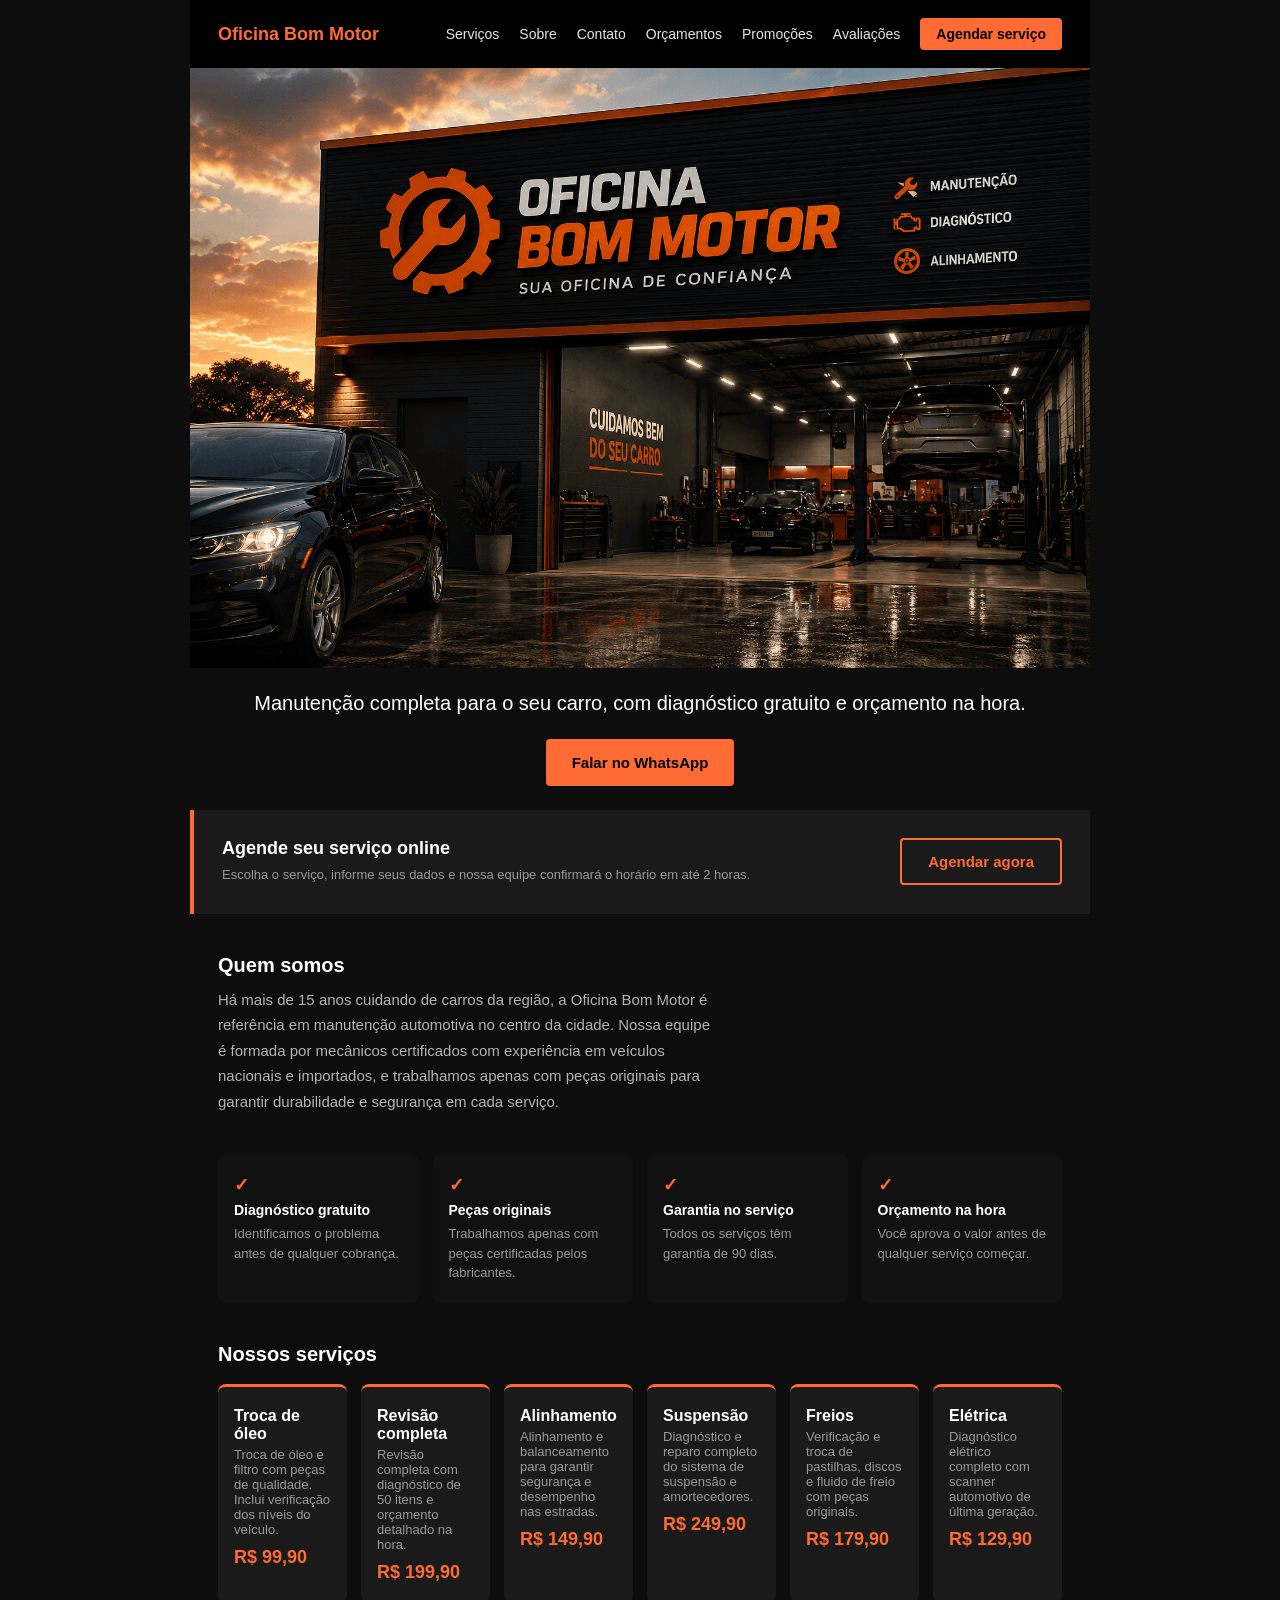
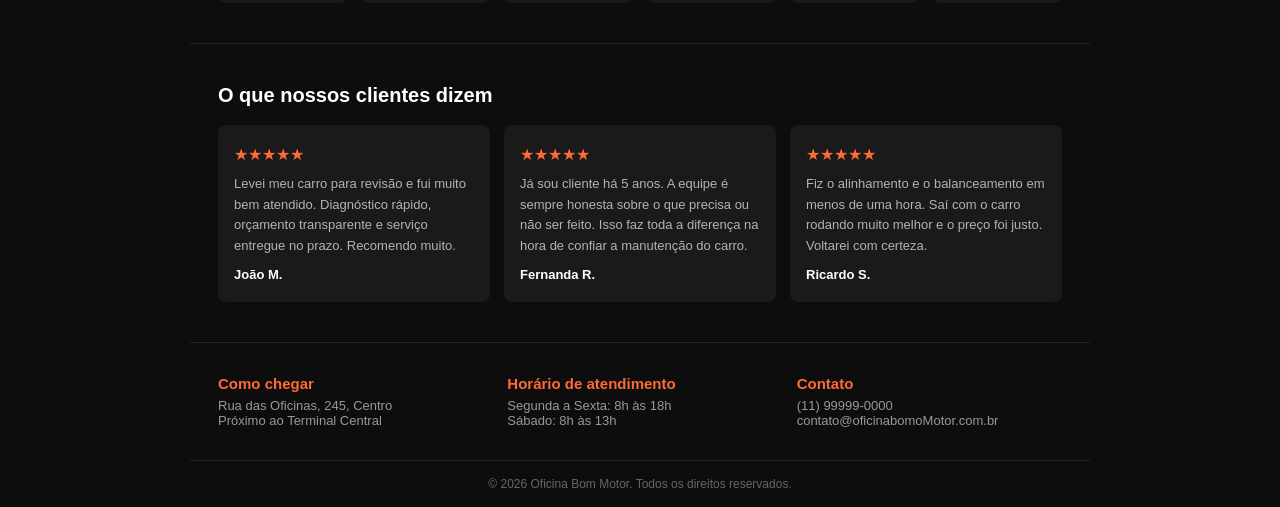
==== index.html @ be62c453 "secao_agendamentos_home" ====
<!DOCTYPE html>
<html lang="pt-br">
<head>
  <meta charset="UTF-8">
  <meta name="viewport" content="width=device-width, initial-scale=1.0">
  <title>Oficina Bom Motor</title>
  <link rel="stylesheet" href="estilo.css">
</head>
<body>
  <div class="pagina">

    <div class="topo">
      <h1 class="logo">Oficina Bom Motor</h1>
      <div class="menu">
        <p>Serviços</p>
        <p>Sobre</p>
        <p>Contato</p>
        <p>Orçamentos</p>
        <p>Promoções</p>
        <p>Avaliações</p>
        <a href="agendamento.html" class="menu-agendar">Agendar serviço</a>
      </div>
    </div>

    <div class="banner">
      <img class="imagem-hero" src="./assets/banner_oficina.png" alt="Fachada da Oficina Bom Motor">
      <p class="descricao-banner">Manutenção completa para o seu carro, com diagnóstico gratuito e orçamento na hora.</p>
      <div class="banner-acoes">
        <button class="btn-whatsapp">Falar no WhatsApp</button>       
      </div>
    </div>

    <div class="chamada-agendamento">
      <div class="chamada-agendamento-texto">
        <p class="chamada-agendamento-titulo">Agende seu serviço online</p>
        <p class="chamada-agendamento-descricao">Escolha o serviço, informe seus dados e nossa equipe confirmará o horário em até 2 horas.</p>
      </div>
      <a href="agendamento.html" class="btn-agendar">Agendar agora</a>
    </div>

    <div class="sobre">
      <h3 class="titulo-sobre">Quem somos</h3>
      <p class="descricao-sobre">Há mais de 15 anos cuidando de carros da região, a Oficina Bom Motor é referência em manutenção automotiva no centro da cidade. Nossa equipe é formada por mecânicos certificados com experiência em veículos nacionais e importados, e trabalhamos apenas com peças originais para garantir durabilidade e segurança em cada serviço.</p>
    </div>

    <div class="diferenciais">
      <div class="diferencial">
        <p class="icone-diferencial">✓</p>
        <p class="nome-diferencial">Diagnóstico gratuito</p>
        <p class="descricao-diferencial">Identificamos o problema antes de qualquer cobrança.</p>
      </div>
      <div class="diferencial">
        <p class="icone-diferencial">✓</p>
        <p class="nome-diferencial">Peças originais</p>
        <p class="descricao-diferencial">Trabalhamos apenas com peças certificadas pelos fabricantes.</p>
      </div>
      <div class="diferencial">
        <p class="icone-diferencial">✓</p>
        <p class="nome-diferencial">Garantia no serviço</p>
        <p class="descricao-diferencial">Todos os serviços têm garantia de 90 dias.</p>
      </div>
      <div class="diferencial">
        <p class="icone-diferencial">✓</p>
        <p class="nome-diferencial">Orçamento na hora</p>
        <p class="descricao-diferencial">Você aprova o valor antes de qualquer serviço começar.</p>
      </div>
    </div>

    <div class="servicos">
      <h3 class="titulo-servicos">Nossos serviços</h3>
      <div class="lista-servicos">
        <div class="servico">
          <div class="info-servico">
            <p class="nome-servico">Troca de óleo</p>
            <p class="descricao-servico">Troca de óleo e filtro com peças de qualidade. Inclui verificação dos níveis do veículo.</p>
          </div>
          <p class="preco-servico">R$ 99,90</p>
        </div>
        <div class="servico">
          <div class="info-servico">
            <p class="nome-servico">Revisão completa</p>
            <p class="descricao-servico">Revisão completa com diagnóstico de 50 itens e orçamento detalhado na hora.</p>
          </div>
          <p class="preco-servico">R$ 199,90</p>
        </div>
        <div class="servico">
          <div class="info-servico">
            <p class="nome-servico">Alinhamento</p>
            <p class="descricao-servico">Alinhamento e balanceamento para garantir segurança e desempenho nas estradas.</p>
          </div>
          <p class="preco-servico">R$ 149,90</p>
        </div>
        <div class="servico">
          <div class="info-servico">
            <p class="nome-servico">Suspensão</p>
            <p class="descricao-servico">Diagnóstico e reparo completo do sistema de suspensão e amortecedores.</p>
          </div>
          <p class="preco-servico">R$ 249,90</p>
        </div>
        <div class="servico">
          <div class="info-servico">
            <p class="nome-servico">Freios</p>
            <p class="descricao-servico">Verificação e troca de pastilhas, discos e fluido de freio com peças originais.</p>
          </div>
          <p class="preco-servico">R$ 179,90</p>
        </div>
        <div class="servico">
          <div class="info-servico">
            <p class="nome-servico">Elétrica</p>
            <p class="descricao-servico">Diagnóstico elétrico completo com scanner automotivo de última geração.</p>
          </div>
          <p class="preco-servico">R$ 129,90</p>
        </div>
      </div>
    </div>

    <div class="avaliacoes">
      <h3 class="titulo-avaliacoes">O que nossos clientes dizem</h3>
      <div class="lista-avaliacoes">
        <div class="avaliacao">
          <p class="estrelas">★★★★★</p>
          <p class="texto-avaliacao">Levei meu carro para revisão e fui muito bem atendido. Diagnóstico rápido, orçamento transparente e serviço entregue no prazo. Recomendo muito.</p>
          <p class="autor-avaliacao">João M.</p>
        </div>
        <div class="avaliacao">
          <p class="estrelas">★★★★★</p>
          <p class="texto-avaliacao">Já sou cliente há 5 anos. A equipe é sempre honesta sobre o que precisa ou não ser feito. Isso faz toda a diferença na hora de confiar a manutenção do carro.</p>
          <p class="autor-avaliacao">Fernanda R.</p>
        </div>
        <div class="avaliacao">
          <p class="estrelas">★★★★★</p>
          <p class="texto-avaliacao">Fiz o alinhamento e o balanceamento em menos de uma hora. Saí com o carro rodando muito melhor e o preço foi justo. Voltarei com certeza.</p>
          <p class="autor-avaliacao">Ricardo S.</p>
        </div>
      </div>
    </div>

    <div class="informacoes">
      <div class="localizacao">
        <h4 class="titulo-informacao">Como chegar</h4>
        <p class="texto-informacao">Rua das Oficinas, 245, Centro</p>
        <p class="texto-informacao">Próximo ao Terminal Central</p>
      </div>
      <div class="horario">
        <h4 class="titulo-informacao">Horário de atendimento</h4>
        <p class="texto-informacao">Segunda a Sexta: 8h às 18h</p>
        <p class="texto-informacao">Sábado: 8h às 13h</p>
      </div>
      <div class="contato">
        <h4 class="titulo-informacao">Contato</h4>
        <p class="texto-informacao">(11) 99999-0000</p>
        <p class="texto-informacao">contato@oficinabomoMotor.com.br</p>
      </div>
    </div>

    <div class="rodape">
      <p class="texto-rodape">© 2026 Oficina Bom Motor. Todos os direitos reservados.</p>
    </div>

  </div>
</body>
</html>
---- estilo.css ----
* {
  margin: 0;
  padding: 0;
  box-sizing: border-box;
  font-family: Arial, sans-serif;
}

body {
  background-color: #0d0d0d;
  color: #fff;
}

.pagina {
  max-width: 900px;
  margin: 0 auto;
}

.topo {
  display: flex;
  justify-content: space-between;
  align-items: center;
  padding: 18px 28px;
  background-color: #000;
}

.logo {
  font-size: 18px;
  font-weight: bold;
  color: #ff6b35;
}

.menu {
  display: flex;
  gap: 20px;
  align-items: center;
}

.menu p {
  font-size: 14px;
  color: #e5e5e5;
}

.menu-agendar {
  font-size: 14px;
  font-weight: bold;
  color: #000;
  background-color: #ff6b35;
  padding: 8px 16px;
  border-radius: 4px;
  text-decoration: none;
}

.banner {
  display: flex;
  flex-direction: column;
  align-items: center;
}

.imagem-hero {
  width: 100%;
}

.descricao-banner {
  font-size: 20px;
  color: #fff;
  margin: 24px auto;
}

.banner-acoes {
  display: flex;
  gap: 14px;
  margin-bottom: 24px;
  align-items: center;
}

.btn-whatsapp {
  background-color: #ff6b35;
  color: #000;
  border: none;
  padding: 15px 26px;
  border-radius: 4px;
  font-size: 15px;
  font-weight: bold;
  cursor: pointer;
}

.btn-agendar {
  display: inline-block;
  background-color: transparent;
  color: #ff6b35;
  border: 2px solid #ff6b35;
  padding: 13px 26px;
  border-radius: 4px;
  font-size: 15px;
  font-weight: bold;
  text-decoration: none;
  cursor: pointer;
}

.chamada-agendamento {
  display: flex;
  justify-content: space-between;
  align-items: center;
  padding: 28px;
  background-color: #1a1a1a;
  border-left: 4px solid #ff6b35;
  margin: 0;
  gap: 24px;
}

.chamada-agendamento-titulo {
  font-size: 18px;
  font-weight: bold;
  color: #fff;
  margin-bottom: 6px;
}

.chamada-agendamento-descricao {
  font-size: 13px;
  color: #999;
  line-height: 1.6;
  max-width: 540px;
}

.sobre {
  padding: 40px 28px;
}

.titulo-sobre {
  font-size: 20px;
  margin-bottom: 10px;
}

.descricao-sobre {
  font-size: 15px;
  color: #b3b3b3;
  line-height: 1.7;
  max-width: 500px;
}

.servicos {
  padding: 0 28px 40px;
}

.titulo-servicos {
  font-size: 20px;
  margin-bottom: 18px;
}

.lista-servicos {
  display: flex;
  gap: 14px;
  flex-wrap: wrap;
}

.servico {
  background-color: #1a1a1a;
  border-top: 3px solid #ff6b35;
  border-radius: 8px;
  padding: 20px 16px;
  flex: 1;
  min-width: 120px;
  display: flex;
  flex-direction: column;
  gap: 10px;
}

.nome-servico {
  font-size: 16px;
  font-weight: bold;
  margin-bottom: 4px;
}

.descricao-servico {
  font-size: 13px;
  color: #999;
}

.preco-servico {
  font-size: 18px;
  font-weight: bold;
  color: #ff6b35;
}

.diferenciais {
  display: flex;
  gap: 14px;
  padding: 0 28px 40px;
  flex-wrap: wrap;
}

.diferencial {
  flex: 1;
  min-width: 180px;
  background-color: #111;
  border-radius: 8px;
  padding: 20px 16px;
  display: flex;
  flex-direction: column;
  gap: 6px;
}

.icone-diferencial {
  font-size: 18px;
  color: #ff6b35;
  font-weight: bold;
}

.nome-diferencial {
  font-size: 14px;
  font-weight: bold;
  color: #fff;
}

.descricao-diferencial {
  font-size: 13px;
  color: #999;
  line-height: 1.5;
}

.avaliacoes {
  padding: 40px 28px;
  border-top: 1px solid #222;
}

.titulo-avaliacoes {
  font-size: 20px;
  margin-bottom: 18px;
}

.lista-avaliacoes {
  display: flex;
  gap: 14px;
  flex-wrap: wrap;
}

.avaliacao {
  flex: 1;
  min-width: 220px;
  background-color: #1a1a1a;
  border-radius: 8px;
  padding: 20px 16px;
  display: flex;
  flex-direction: column;
  gap: 10px;
}

.estrelas {
  color: #ff6b35;
  font-size: 16px;
}

.texto-avaliacao {
  font-size: 13px;
  color: #b3b3b3;
  line-height: 1.6;
}

.autor-avaliacao {
  font-size: 13px;
  font-weight: bold;
  color: #fff;
}

.informacoes {
  padding: 32px 28px;
  display: flex;
  gap: 24px;
  flex-wrap: wrap;
  border-top: 1px solid #222;
}

.localizacao,
.horario,
.contato {
  flex: 1;
  min-width: 180px;
}

.titulo-informacao {
  font-size: 15px;
  color: #ff6b35;
  margin-bottom: 6px;
}

.texto-informacao {
  font-size: 13px;
  color: #999;
}

.rodape {
  text-align: center;
  padding: 16px 28px;
  border-top: 1px solid #222;
}

.texto-rodape {
  font-size: 12px;
  color: #666;
}
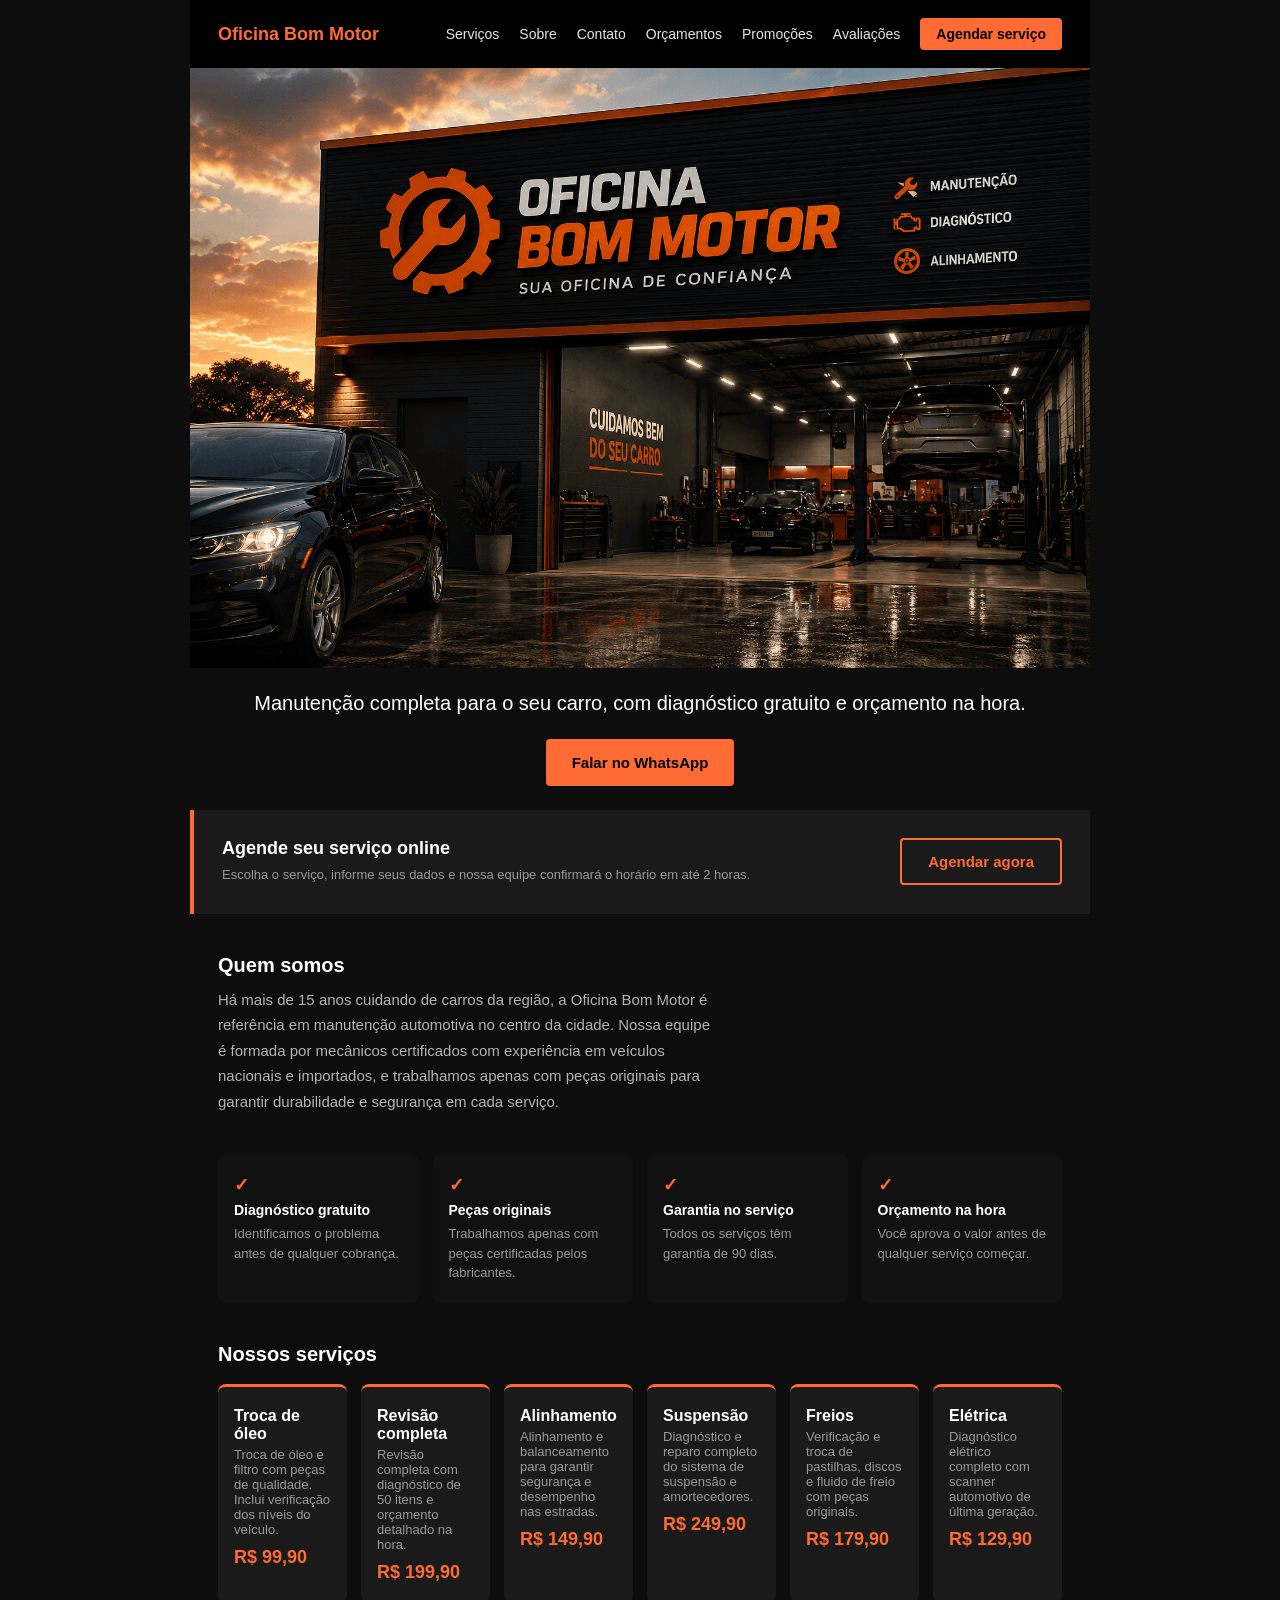
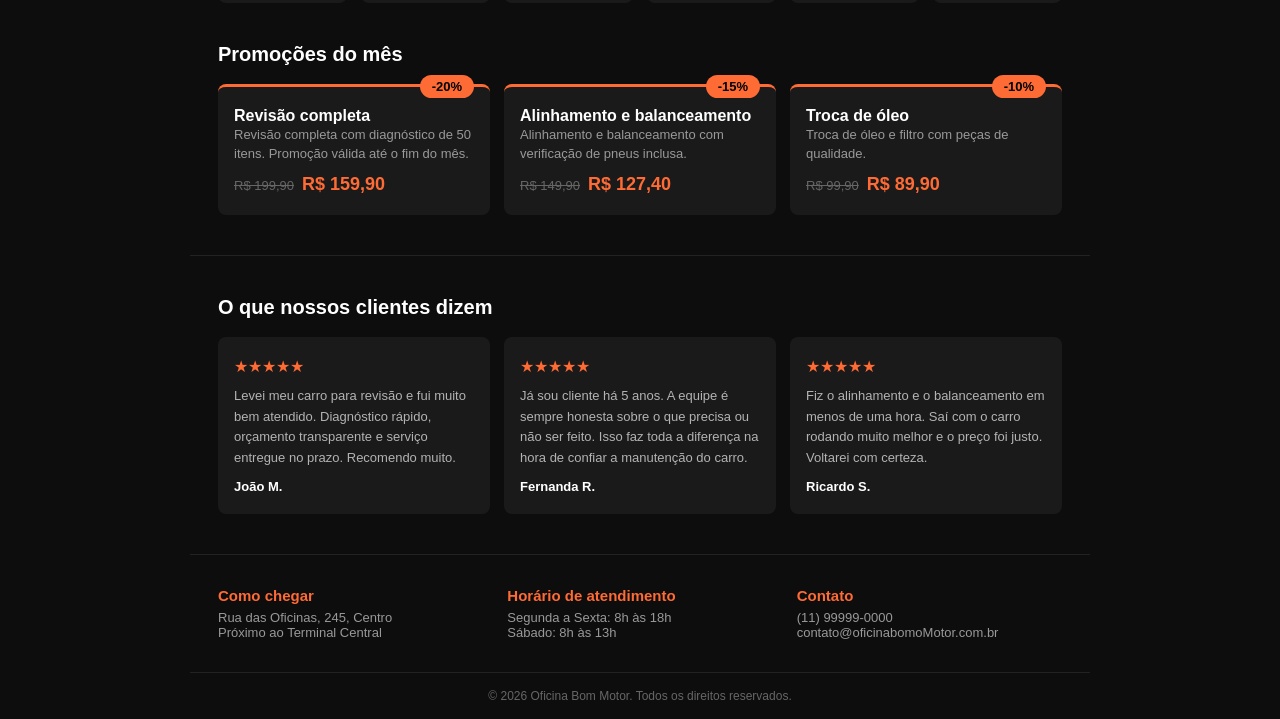
==== commit 351e3b57: "secao-promocoes" ====
--- a/index.html
+++ b/index.html
@@ -114,6 +114,44 @@
       </div>
     </div>
 
+    <div class="promocoes" id="promocoes">
+      <h3 class="titulo-promocoes">Promoções do mês</h3>
+      <div class="lista-promocoes">
+        <div class="promocao">
+          <p class="selo-promocao">-20%</p>
+          <div class="info-promocao">
+            <p class="nome-promocao">Revisão completa</p>
+            <p class="descricao-promocao">Revisão completa com diagnóstico de 50 itens. Promoção válida até o fim do mês.</p>
+          </div>
+          <div class="preco-promocao">
+            <p class="preco-antigo">R$ 199,90</p>
+            <p class="preco-novo">R$ 159,90</p>
+          </div>
+        </div>
+        <div class="promocao">
+          <p class="selo-promocao">-15%</p>
+          <div class="info-promocao">
+            <p class="nome-promocao">Alinhamento e balanceamento</p>
+            <p class="descricao-promocao">Alinhamento e balanceamento com verificação de pneus inclusa.</p>
+          </div>
+          <div class="preco-promocao">
+            <p class="preco-antigo">R$ 149,90</p>
+            <p class="preco-novo">R$ 127,40</p>
+          </div>
+        </div>
+        <div class="promocao">
+          <p class="selo-promocao">-10%</p>
+          <div class="info-promocao">
+            <p class="nome-promocao">Troca de óleo</p>
+            <p class="descricao-promocao">Troca de óleo e filtro com peças de qualidade.</p>
+          </div>
+          <div class="preco-promocao">
+            <p class="preco-antigo">R$ 99,90</p>
+            <p class="preco-novo">R$ 89,90</p>
+          </div>
+        </div>
+      </div>
+    </div>
     <div class="avaliacoes">
       <h3 class="titulo-avaliacoes">O que nossos clientes dizem</h3>
       <div class="lista-avaliacoes">
--- a/estilo.css
+++ b/estilo.css
@@ -182,6 +182,76 @@
   color: #ff6b35;
 }
 
+.promocoes {
+  padding: 0 28px 40px;
+}
+
+.titulo-promocoes {
+  font-size: 20px;
+  margin-bottom: 18px;
+}
+
+.lista-promocoes {
+  display: flex;
+  gap: 14px;
+  flex-wrap: wrap;
+}
+
+.promocao {
+  background-color: #1a1a1a;
+  border-top: 3px solid #ff6b35;
+  border-radius: 8px;
+  padding: 20px 16px;
+  flex: 1;
+  min-width: 180px;
+  position: relative;
+  display: flex;
+  flex-direction: column;
+  gap: 10px;
+}
+
+.selo-promocao {
+  position: absolute;
+  top: -12px;
+  right: 16px;
+  background-color: #ff6b35;
+  color: #000;
+  font-weight: bold;
+  padding: 4px 12px;
+  border-radius: 20px;
+  font-size: 13px;
+}
+
+.nome-promocao {
+  font-size: 16px;
+  font-weight: bold;
+  color: #fff;
+}
+
+.descricao-promocao {
+  font-size: 13px;
+  color: #999;
+  line-height: 1.5;
+}
+
+.preco-promocao {
+  display: flex;
+  align-items: baseline;
+  gap: 8px;
+}
+
+.preco-antigo {
+  font-size: 13px;
+  color: #666;
+  text-decoration: line-through;
+}
+
+.preco-novo {
+  font-size: 18px;
+  font-weight: bold;
+  color: #ff6b35;
+}
+
 .diferenciais {
   display: flex;
   gap: 14px;
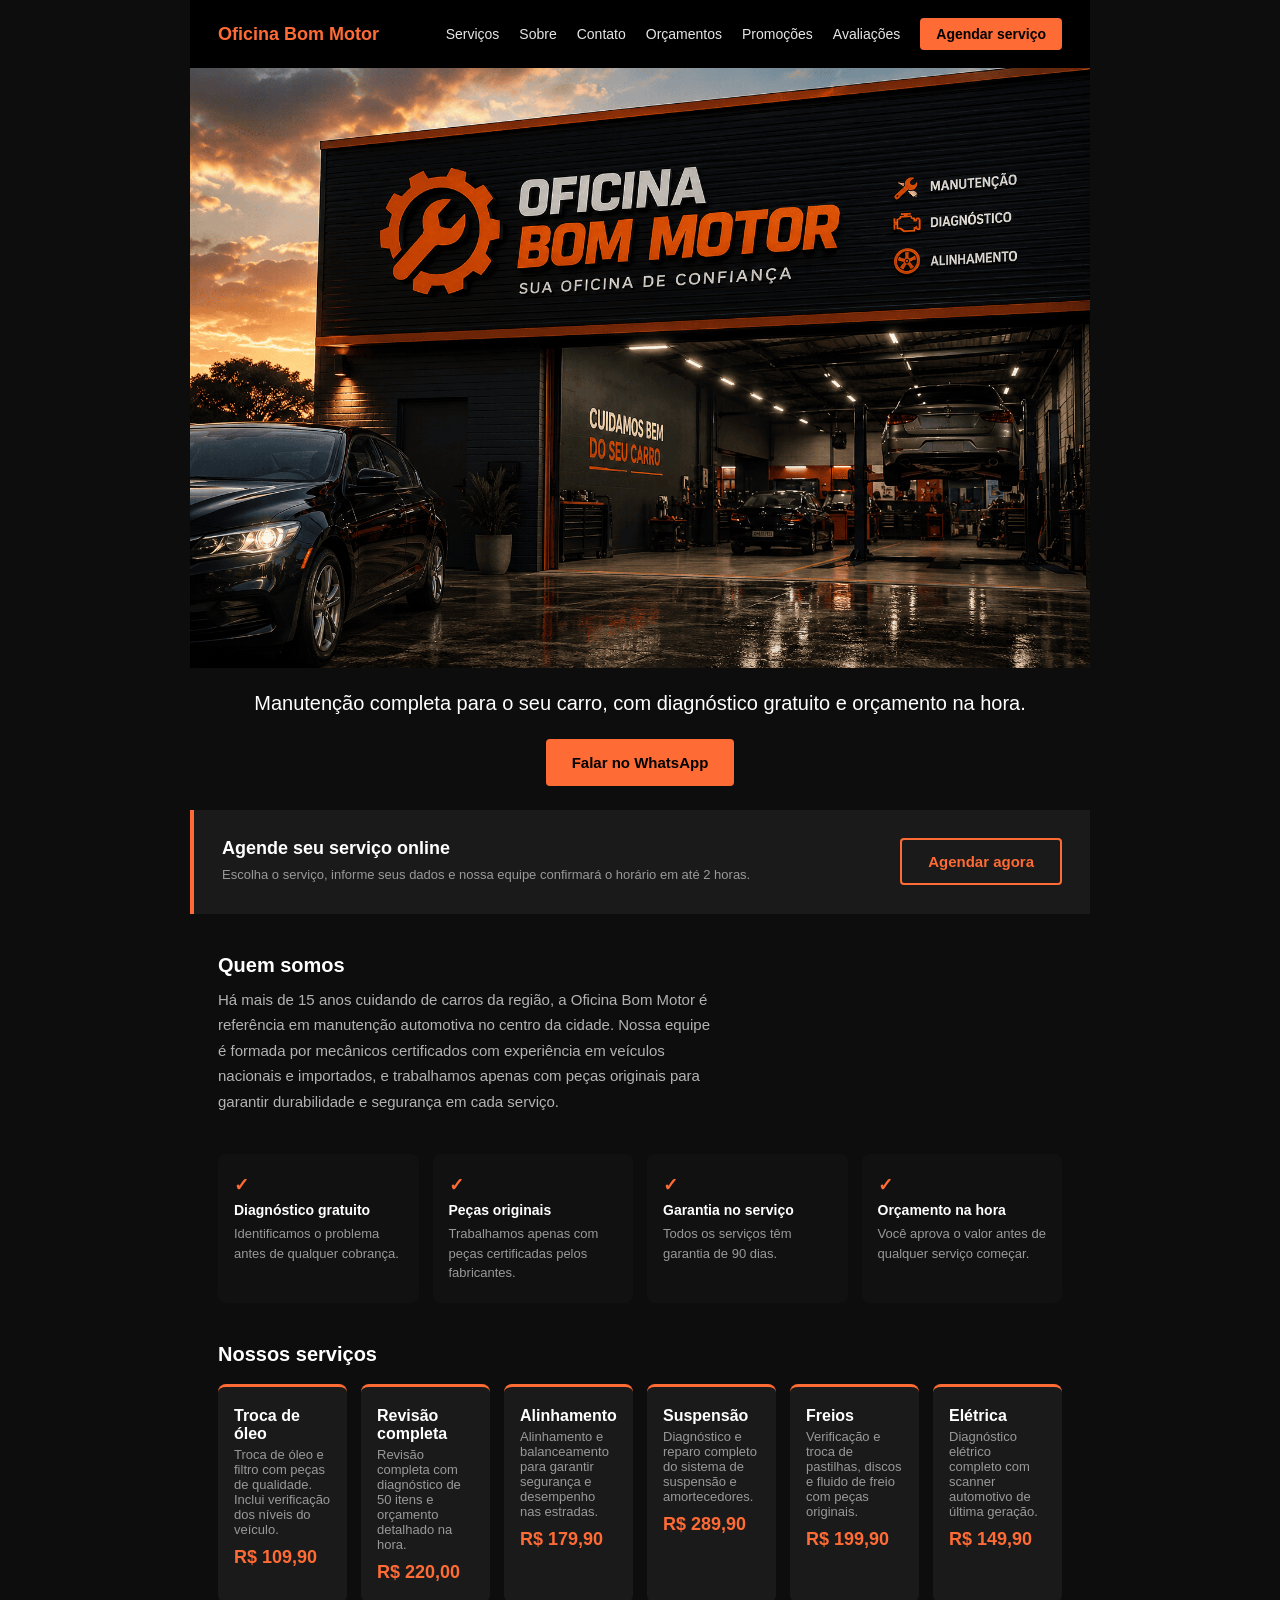
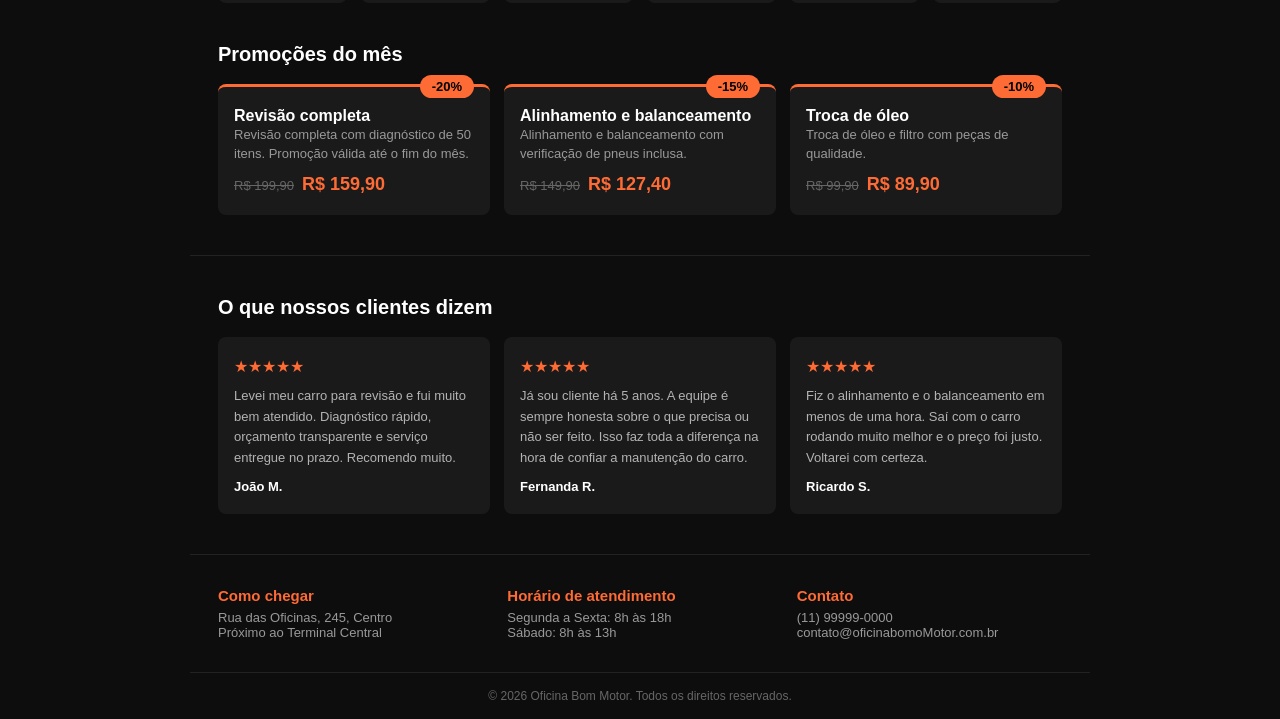
==== commit b1e4a11f: "novos_precos_servicos" ====
--- a/index.html
+++ b/index.html
@@ -74,42 +74,42 @@
             <p class="nome-servico">Troca de óleo</p>
             <p class="descricao-servico">Troca de óleo e filtro com peças de qualidade. Inclui verificação dos níveis do veículo.</p>
           </div>
-          <p class="preco-servico">R$ 99,90</p>
+          <p class="preco-servico">R$ 109,90</p>
         </div>
         <div class="servico">
           <div class="info-servico">
             <p class="nome-servico">Revisão completa</p>
             <p class="descricao-servico">Revisão completa com diagnóstico de 50 itens e orçamento detalhado na hora.</p>
           </div>
-          <p class="preco-servico">R$ 199,90</p>
+          <p class="preco-servico">R$ 220,00</p>
         </div>
         <div class="servico">
           <div class="info-servico">
             <p class="nome-servico">Alinhamento</p>
             <p class="descricao-servico">Alinhamento e balanceamento para garantir segurança e desempenho nas estradas.</p>
           </div>
-          <p class="preco-servico">R$ 149,90</p>
+          <p class="preco-servico">R$ 179,90</p>
         </div>
         <div class="servico">
           <div class="info-servico">
             <p class="nome-servico">Suspensão</p>
             <p class="descricao-servico">Diagnóstico e reparo completo do sistema de suspensão e amortecedores.</p>
           </div>
-          <p class="preco-servico">R$ 249,90</p>
+          <p class="preco-servico">R$ 289,90</p>
         </div>
         <div class="servico">
           <div class="info-servico">
             <p class="nome-servico">Freios</p>
             <p class="descricao-servico">Verificação e troca de pastilhas, discos e fluido de freio com peças originais.</p>
           </div>
-          <p class="preco-servico">R$ 179,90</p>
+          <p class="preco-servico">R$ 199,90</p>
         </div>
         <div class="servico">
           <div class="info-servico">
             <p class="nome-servico">Elétrica</p>
             <p class="descricao-servico">Diagnóstico elétrico completo com scanner automotivo de última geração.</p>
           </div>
-          <p class="preco-servico">R$ 129,90</p>
+          <p class="preco-servico">R$ 149,90</p>
         </div>
       </div>
     </div>
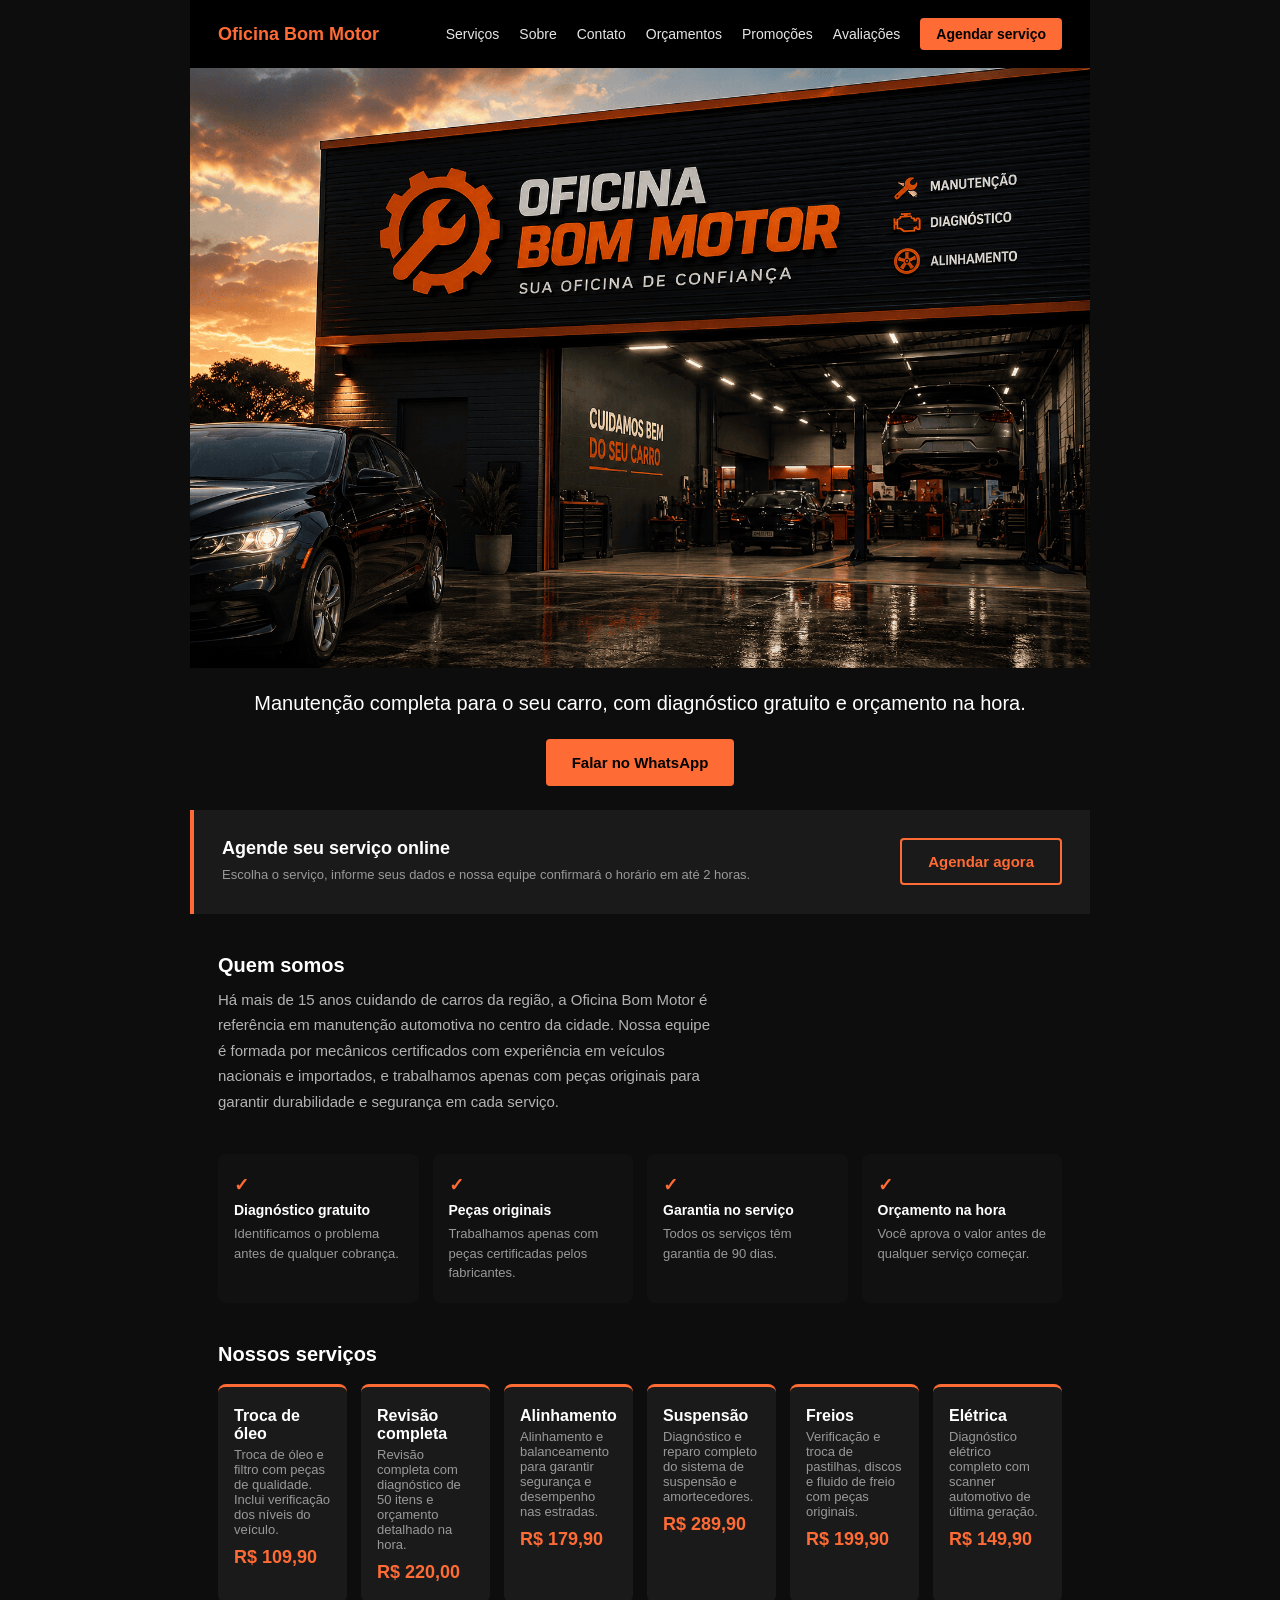
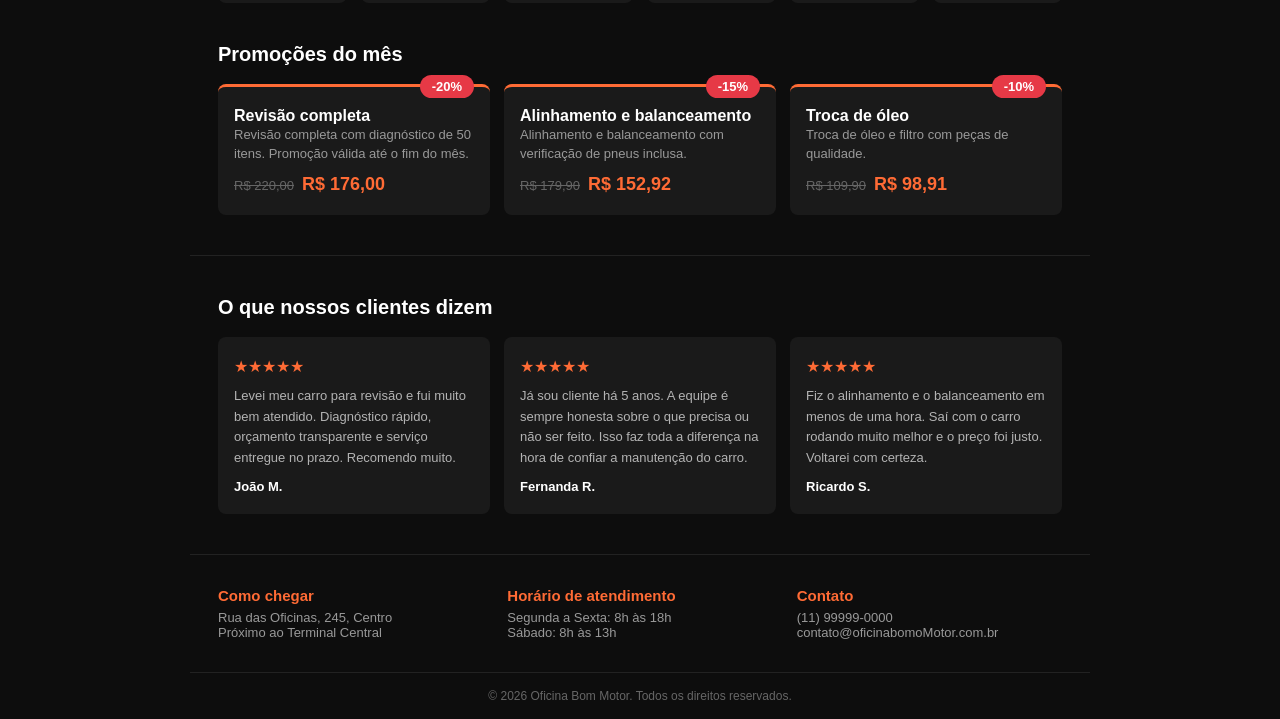
==== commit c0279bad: "novos_precos_promocao" ====
--- a/index.html
+++ b/index.html
@@ -114,7 +114,7 @@
       </div>
     </div>
 
-    <div class="promocoes" id="promocoes">
+   <div class="promocoes" id="promocoes">
       <h3 class="titulo-promocoes">Promoções do mês</h3>
       <div class="lista-promocoes">
         <div class="promocao">
@@ -124,8 +124,8 @@
             <p class="descricao-promocao">Revisão completa com diagnóstico de 50 itens. Promoção válida até o fim do mês.</p>
           </div>
           <div class="preco-promocao">
-            <p class="preco-antigo">R$ 199,90</p>
-            <p class="preco-novo">R$ 159,90</p>
+            <p class="preco-antigo">R$ 220,00</p>
+            <p class="preco-novo">R$ 176,00</p>
           </div>
         </div>
         <div class="promocao">
@@ -135,8 +135,8 @@
             <p class="descricao-promocao">Alinhamento e balanceamento com verificação de pneus inclusa.</p>
           </div>
           <div class="preco-promocao">
-            <p class="preco-antigo">R$ 149,90</p>
-            <p class="preco-novo">R$ 127,40</p>
+            <p class="preco-antigo">R$ 179,90</p>
+            <p class="preco-novo">R$ 152,92</p>
           </div>
         </div>
         <div class="promocao">
@@ -146,12 +146,13 @@
             <p class="descricao-promocao">Troca de óleo e filtro com peças de qualidade.</p>
           </div>
           <div class="preco-promocao">
-            <p class="preco-antigo">R$ 99,90</p>
-            <p class="preco-novo">R$ 89,90</p>
-          </div>
-        </div>
-      </div>
-    </div>
+            <p class="preco-antigo">R$ 109,90</p>
+            <p class="preco-novo">R$ 98,91</p>
+          </div>
+        </div>
+      </div>
+    </div>
+    
     <div class="avaliacoes">
       <h3 class="titulo-avaliacoes">O que nossos clientes dizem</h3>
       <div class="lista-avaliacoes">
--- a/estilo.css
+++ b/estilo.css
@@ -214,8 +214,8 @@
   position: absolute;
   top: -12px;
   right: 16px;
-  background-color: #ff6b35;
-  color: #000;
+  background-color: #e63946;
+  color: #fff;
   font-weight: bold;
   padding: 4px 12px;
   border-radius: 20px;
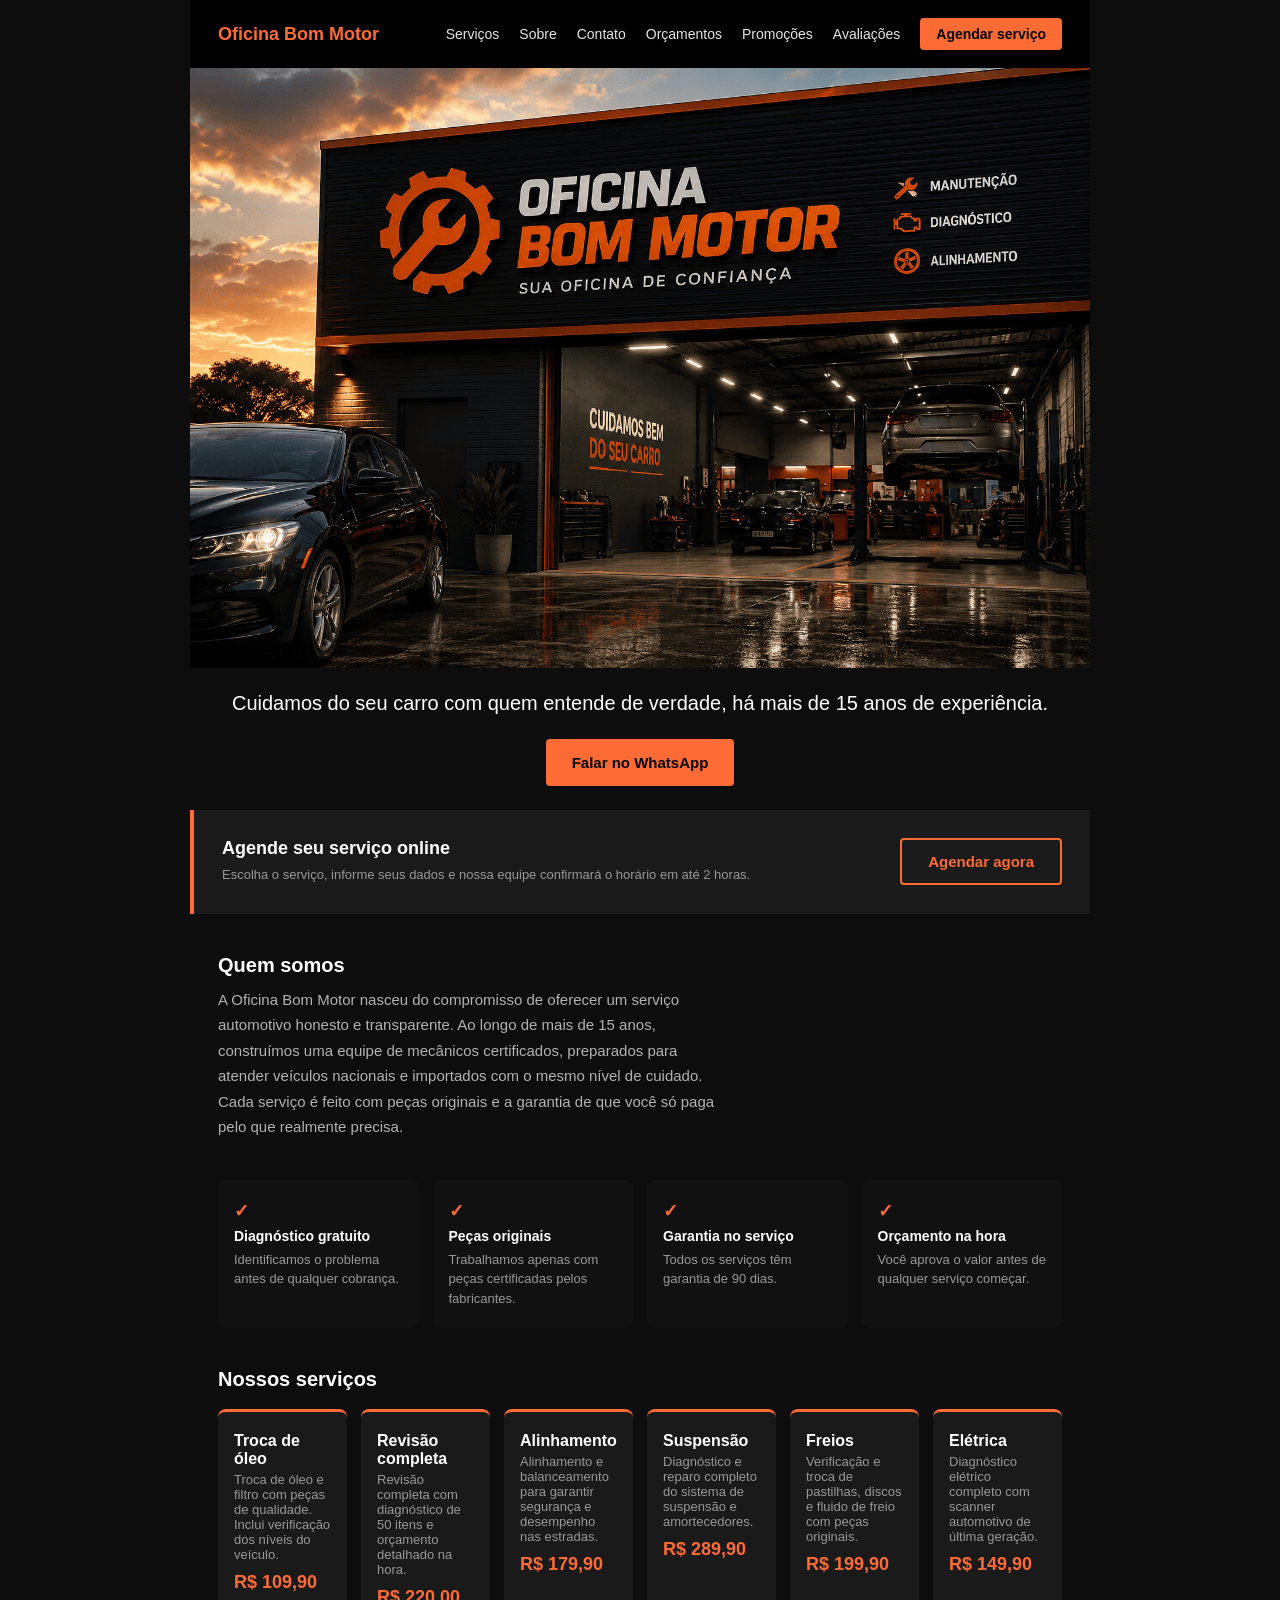
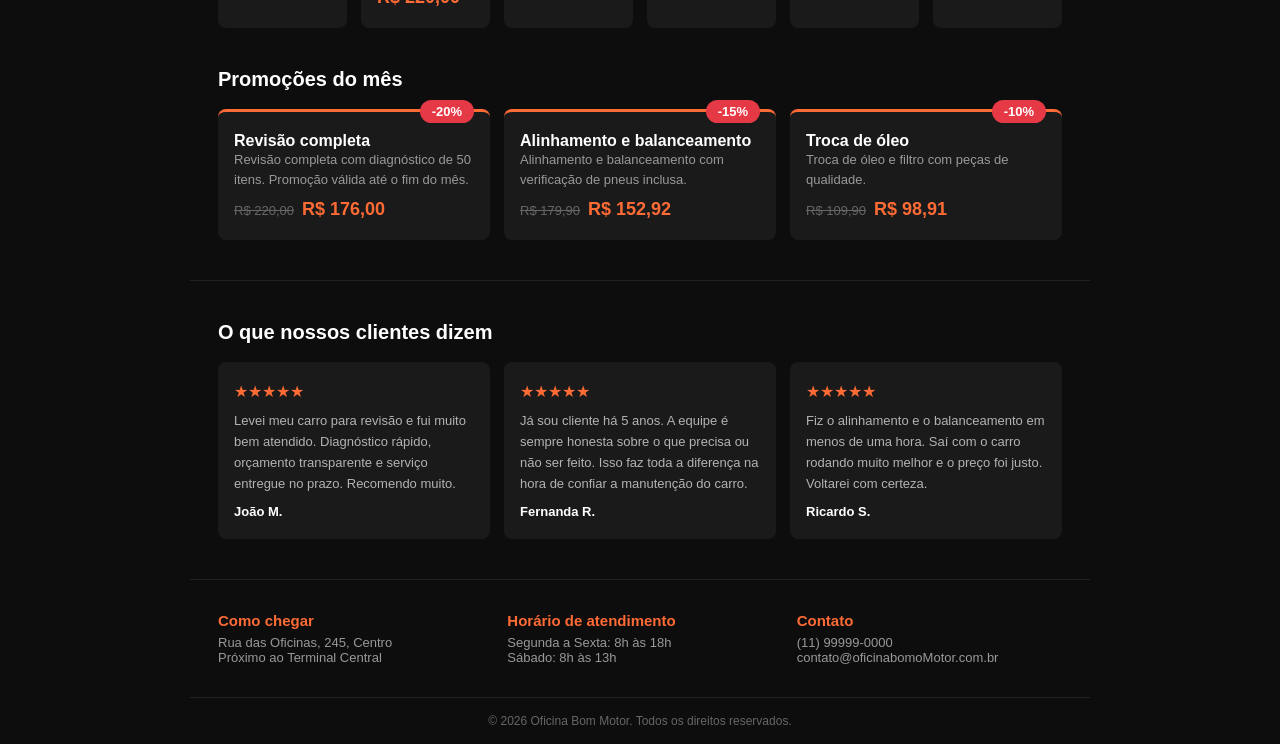
==== commit 9a68d0b1: "atualizacao_sobre_banner" ====
--- a/index.html
+++ b/index.html
@@ -24,7 +24,7 @@
 
     <div class="banner">
       <img class="imagem-hero" src="./assets/banner_oficina.png" alt="Fachada da Oficina Bom Motor">
-      <p class="descricao-banner">Manutenção completa para o seu carro, com diagnóstico gratuito e orçamento na hora.</p>
+      <p class="descricao-banner">Cuidamos do seu carro com quem entende de verdade, há mais de 15 anos de experiência.</p>
       <div class="banner-acoes">
         <button class="btn-whatsapp">Falar no WhatsApp</button>       
       </div>
@@ -39,9 +39,9 @@
     </div>
 
     <div class="sobre">
-      <h3 class="titulo-sobre">Quem somos</h3>
-      <p class="descricao-sobre">Há mais de 15 anos cuidando de carros da região, a Oficina Bom Motor é referência em manutenção automotiva no centro da cidade. Nossa equipe é formada por mecânicos certificados com experiência em veículos nacionais e importados, e trabalhamos apenas com peças originais para garantir durabilidade e segurança em cada serviço.</p>
-    </div>
+  <h3 class="titulo-sobre">Quem somos</h3>
+  <p class="descricao-sobre">A Oficina Bom Motor nasceu do compromisso de oferecer um serviço automotivo honesto e transparente. Ao longo de mais de 15 anos, construímos uma equipe de mecânicos certificados, preparados para atender veículos nacionais e importados com o mesmo nível de cuidado. Cada serviço é feito com peças originais e a garantia de que você só paga pelo que realmente precisa.</p>
+</div>
 
     <div class="diferenciais">
       <div class="diferencial">
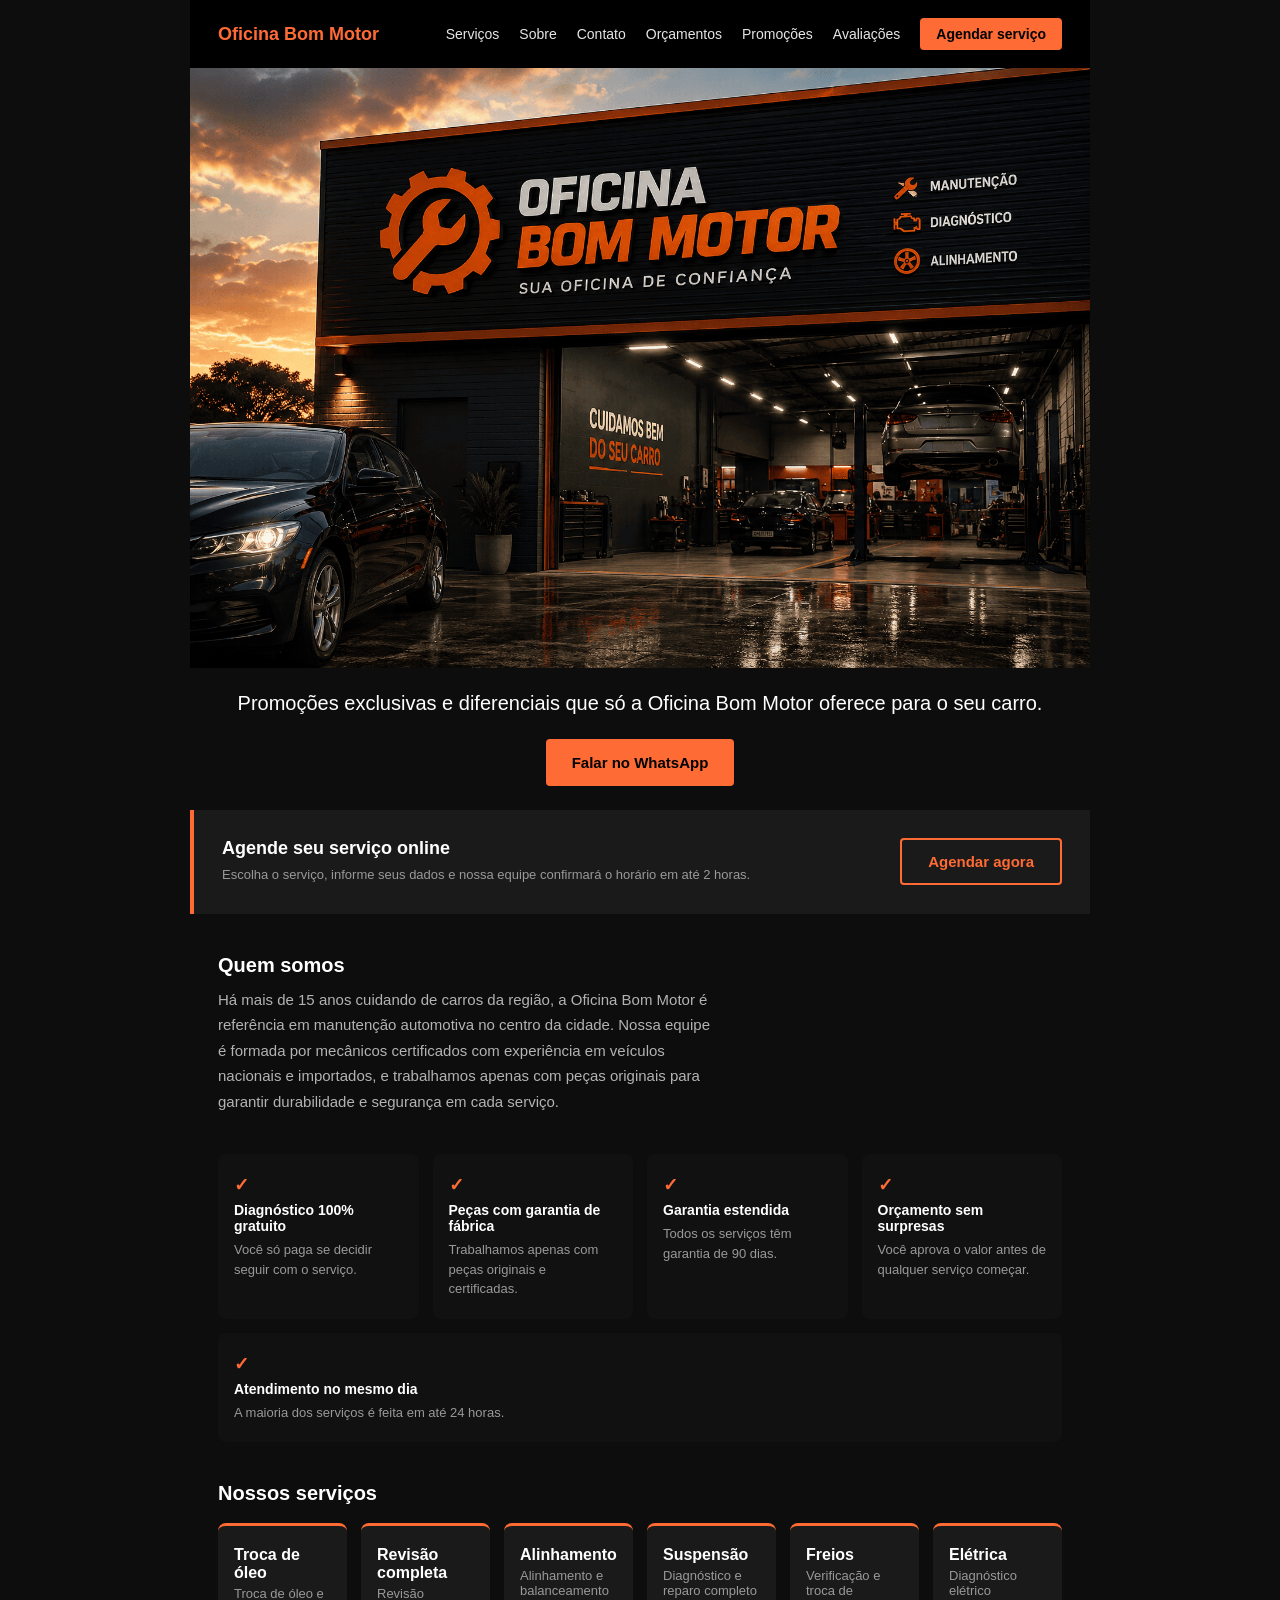
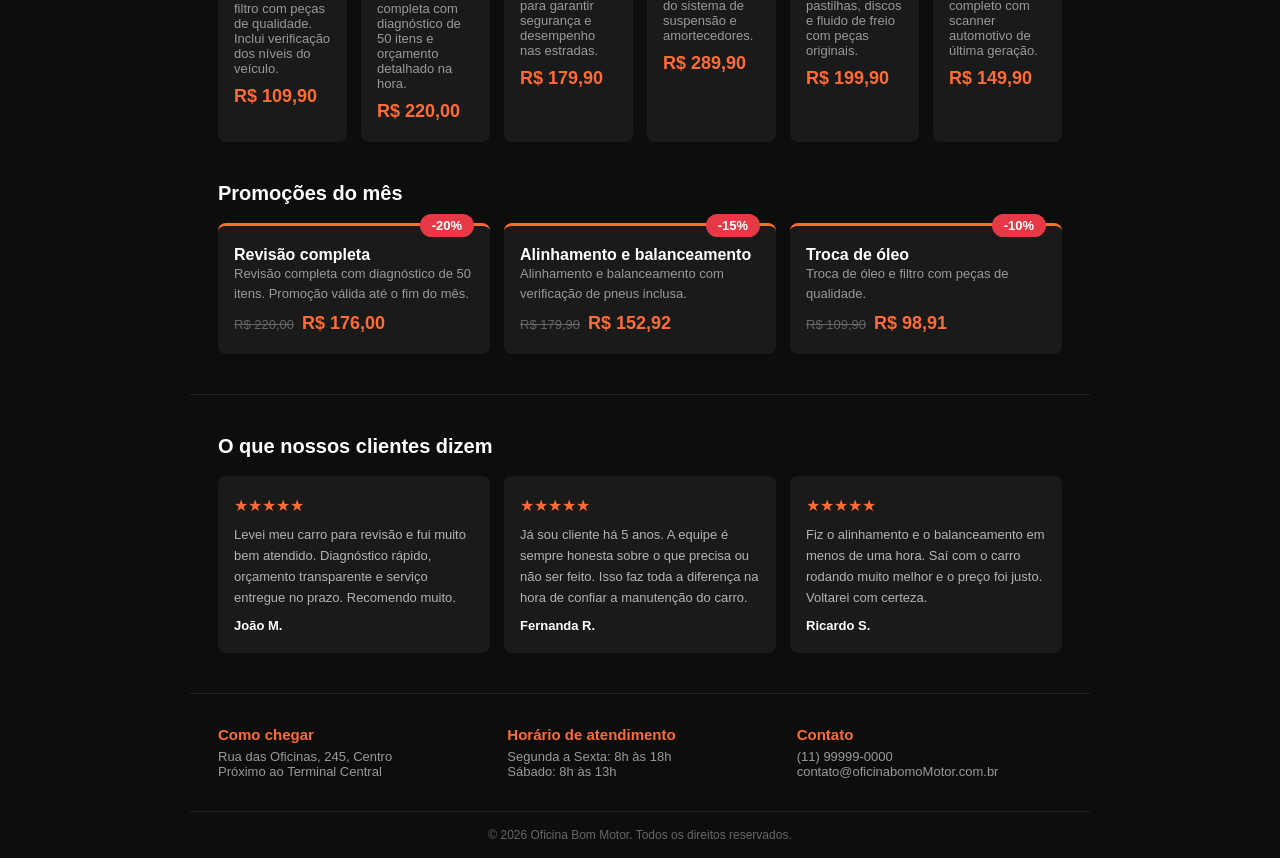
==== commit 71c22b0a: "atualizacao_diferenciais_banner" ====
--- a/index.html
+++ b/index.html
@@ -24,7 +24,7 @@
 
     <div class="banner">
       <img class="imagem-hero" src="./assets/banner_oficina.png" alt="Fachada da Oficina Bom Motor">
-      <p class="descricao-banner">Cuidamos do seu carro com quem entende de verdade, há mais de 15 anos de experiência.</p>
+      <p class="descricao-banner">Promoções exclusivas e diferenciais que só a Oficina Bom Motor oferece para o seu carro.</p>
       <div class="banner-acoes">
         <button class="btn-whatsapp">Falar no WhatsApp</button>       
       </div>
@@ -39,32 +39,37 @@
     </div>
 
     <div class="sobre">
-  <h3 class="titulo-sobre">Quem somos</h3>
-  <p class="descricao-sobre">A Oficina Bom Motor nasceu do compromisso de oferecer um serviço automotivo honesto e transparente. Ao longo de mais de 15 anos, construímos uma equipe de mecânicos certificados, preparados para atender veículos nacionais e importados com o mesmo nível de cuidado. Cada serviço é feito com peças originais e a garantia de que você só paga pelo que realmente precisa.</p>
+      <h3 class="titulo-sobre">Quem somos</h3>
+      <p class="descricao-sobre">Há mais de 15 anos cuidando de carros da região, a Oficina Bom Motor é referência em manutenção automotiva no centro da cidade. Nossa equipe é formada por mecânicos certificados com experiência em veículos nacionais e importados, e trabalhamos apenas com peças originais para garantir durabilidade e segurança em cada serviço.</p>
+    </div>
+
+   <div class="diferenciais">
+  <div class="diferencial">
+    <p class="icone-diferencial">✓</p>
+    <p class="nome-diferencial">Diagnóstico 100% gratuito</p>
+    <p class="descricao-diferencial">Você só paga se decidir seguir com o serviço.</p>
+  </div>
+  <div class="diferencial">
+    <p class="icone-diferencial">✓</p>
+    <p class="nome-diferencial">Peças com garantia de fábrica</p>
+    <p class="descricao-diferencial">Trabalhamos apenas com peças originais e certificadas.</p>
+  </div>
+  <div class="diferencial">
+    <p class="icone-diferencial">✓</p>
+    <p class="nome-diferencial">Garantia estendida</p>
+    <p class="descricao-diferencial">Todos os serviços têm garantia de 90 dias.</p>
+  </div>
+  <div class="diferencial">
+    <p class="icone-diferencial">✓</p>
+    <p class="nome-diferencial">Orçamento sem surpresas</p>
+    <p class="descricao-diferencial">Você aprova o valor antes de qualquer serviço começar.</p>
+  </div>
+  <div class="diferencial">
+    <p class="icone-diferencial">✓</p>
+    <p class="nome-diferencial">Atendimento no mesmo dia</p>
+    <p class="descricao-diferencial">A maioria dos serviços é feita em até 24 horas.</p>
+  </div>
 </div>
-
-    <div class="diferenciais">
-      <div class="diferencial">
-        <p class="icone-diferencial">✓</p>
-        <p class="nome-diferencial">Diagnóstico gratuito</p>
-        <p class="descricao-diferencial">Identificamos o problema antes de qualquer cobrança.</p>
-      </div>
-      <div class="diferencial">
-        <p class="icone-diferencial">✓</p>
-        <p class="nome-diferencial">Peças originais</p>
-        <p class="descricao-diferencial">Trabalhamos apenas com peças certificadas pelos fabricantes.</p>
-      </div>
-      <div class="diferencial">
-        <p class="icone-diferencial">✓</p>
-        <p class="nome-diferencial">Garantia no serviço</p>
-        <p class="descricao-diferencial">Todos os serviços têm garantia de 90 dias.</p>
-      </div>
-      <div class="diferencial">
-        <p class="icone-diferencial">✓</p>
-        <p class="nome-diferencial">Orçamento na hora</p>
-        <p class="descricao-diferencial">Você aprova o valor antes de qualquer serviço começar.</p>
-      </div>
-    </div>
 
     <div class="servicos">
       <h3 class="titulo-servicos">Nossos serviços</h3>
@@ -198,4 +203,4 @@
 
   </div>
 </body>
-</html>+</html>
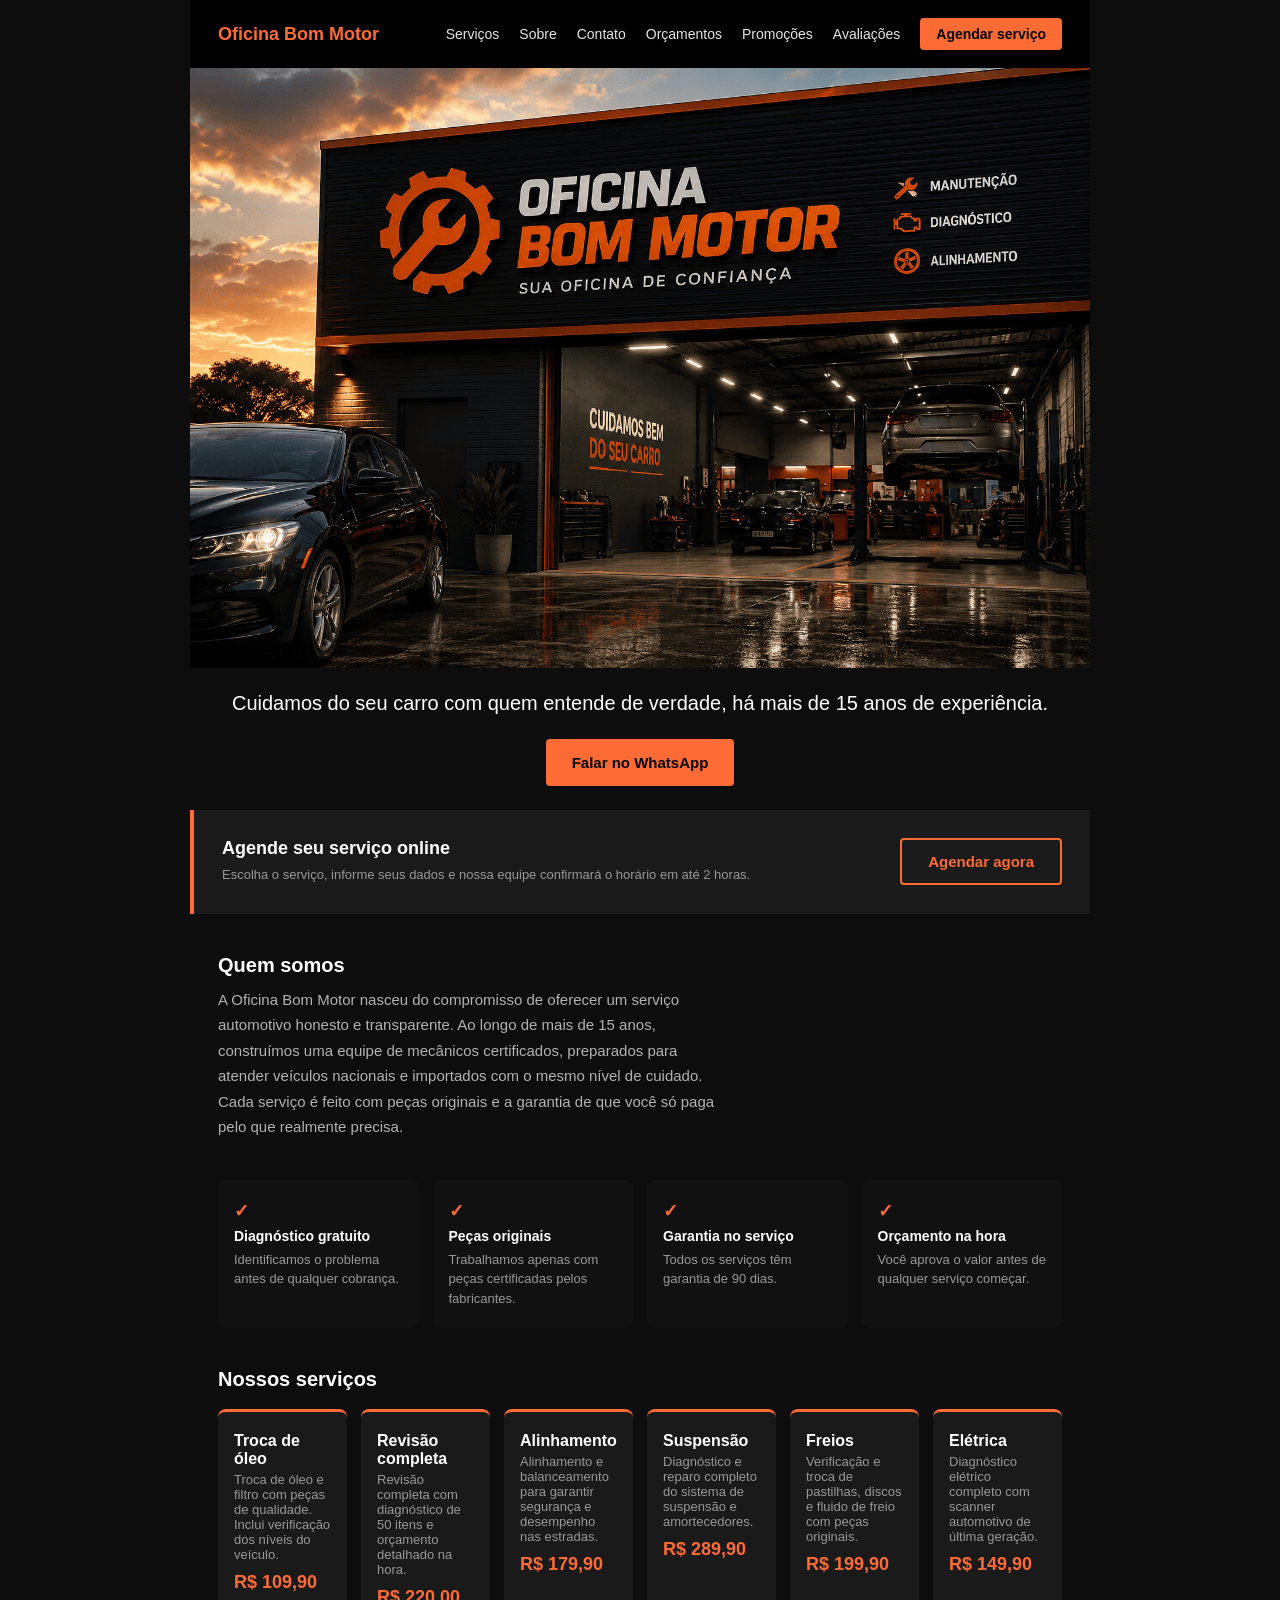
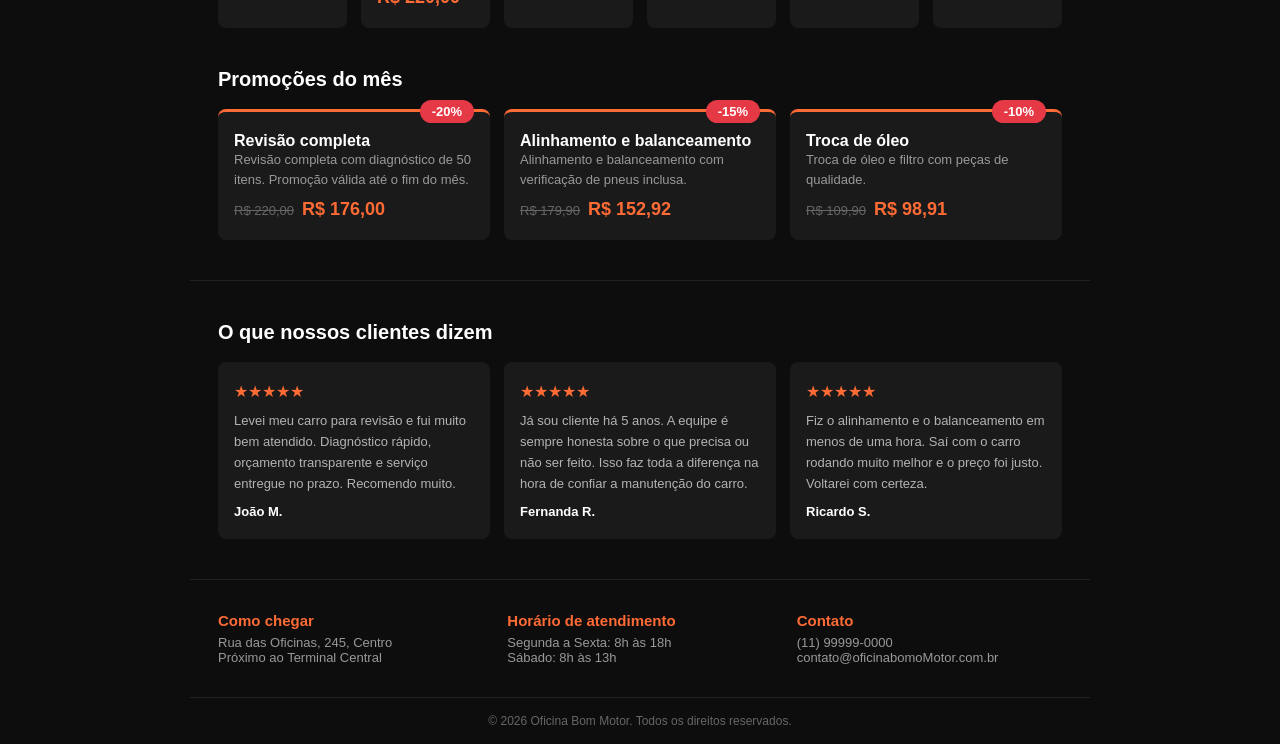
==== commit 949e40c7: "Merge pull request #3 from devmedia-projetos/atualiza-sobre Atualiza texto da seção Quem somos e fra" ====
--- a/index.html
+++ b/index.html
@@ -24,7 +24,7 @@
 
     <div class="banner">
       <img class="imagem-hero" src="./assets/banner_oficina.png" alt="Fachada da Oficina Bom Motor">
-      <p class="descricao-banner">Promoções exclusivas e diferenciais que só a Oficina Bom Motor oferece para o seu carro.</p>
+      <p class="descricao-banner">Cuidamos do seu carro com quem entende de verdade, há mais de 15 anos de experiência.</p>
       <div class="banner-acoes">
         <button class="btn-whatsapp">Falar no WhatsApp</button>       
       </div>
@@ -39,37 +39,32 @@
     </div>
 
     <div class="sobre">
-      <h3 class="titulo-sobre">Quem somos</h3>
-      <p class="descricao-sobre">Há mais de 15 anos cuidando de carros da região, a Oficina Bom Motor é referência em manutenção automotiva no centro da cidade. Nossa equipe é formada por mecânicos certificados com experiência em veículos nacionais e importados, e trabalhamos apenas com peças originais para garantir durabilidade e segurança em cada serviço.</p>
-    </div>
-
-   <div class="diferenciais">
-  <div class="diferencial">
-    <p class="icone-diferencial">✓</p>
-    <p class="nome-diferencial">Diagnóstico 100% gratuito</p>
-    <p class="descricao-diferencial">Você só paga se decidir seguir com o serviço.</p>
-  </div>
-  <div class="diferencial">
-    <p class="icone-diferencial">✓</p>
-    <p class="nome-diferencial">Peças com garantia de fábrica</p>
-    <p class="descricao-diferencial">Trabalhamos apenas com peças originais e certificadas.</p>
-  </div>
-  <div class="diferencial">
-    <p class="icone-diferencial">✓</p>
-    <p class="nome-diferencial">Garantia estendida</p>
-    <p class="descricao-diferencial">Todos os serviços têm garantia de 90 dias.</p>
-  </div>
-  <div class="diferencial">
-    <p class="icone-diferencial">✓</p>
-    <p class="nome-diferencial">Orçamento sem surpresas</p>
-    <p class="descricao-diferencial">Você aprova o valor antes de qualquer serviço começar.</p>
-  </div>
-  <div class="diferencial">
-    <p class="icone-diferencial">✓</p>
-    <p class="nome-diferencial">Atendimento no mesmo dia</p>
-    <p class="descricao-diferencial">A maioria dos serviços é feita em até 24 horas.</p>
-  </div>
+  <h3 class="titulo-sobre">Quem somos</h3>
+  <p class="descricao-sobre">A Oficina Bom Motor nasceu do compromisso de oferecer um serviço automotivo honesto e transparente. Ao longo de mais de 15 anos, construímos uma equipe de mecânicos certificados, preparados para atender veículos nacionais e importados com o mesmo nível de cuidado. Cada serviço é feito com peças originais e a garantia de que você só paga pelo que realmente precisa.</p>
 </div>
+
+    <div class="diferenciais">
+      <div class="diferencial">
+        <p class="icone-diferencial">✓</p>
+        <p class="nome-diferencial">Diagnóstico gratuito</p>
+        <p class="descricao-diferencial">Identificamos o problema antes de qualquer cobrança.</p>
+      </div>
+      <div class="diferencial">
+        <p class="icone-diferencial">✓</p>
+        <p class="nome-diferencial">Peças originais</p>
+        <p class="descricao-diferencial">Trabalhamos apenas com peças certificadas pelos fabricantes.</p>
+      </div>
+      <div class="diferencial">
+        <p class="icone-diferencial">✓</p>
+        <p class="nome-diferencial">Garantia no serviço</p>
+        <p class="descricao-diferencial">Todos os serviços têm garantia de 90 dias.</p>
+      </div>
+      <div class="diferencial">
+        <p class="icone-diferencial">✓</p>
+        <p class="nome-diferencial">Orçamento na hora</p>
+        <p class="descricao-diferencial">Você aprova o valor antes de qualquer serviço começar.</p>
+      </div>
+    </div>
 
     <div class="servicos">
       <h3 class="titulo-servicos">Nossos serviços</h3>
@@ -203,4 +198,4 @@
 
   </div>
 </body>
-</html>
+</html>
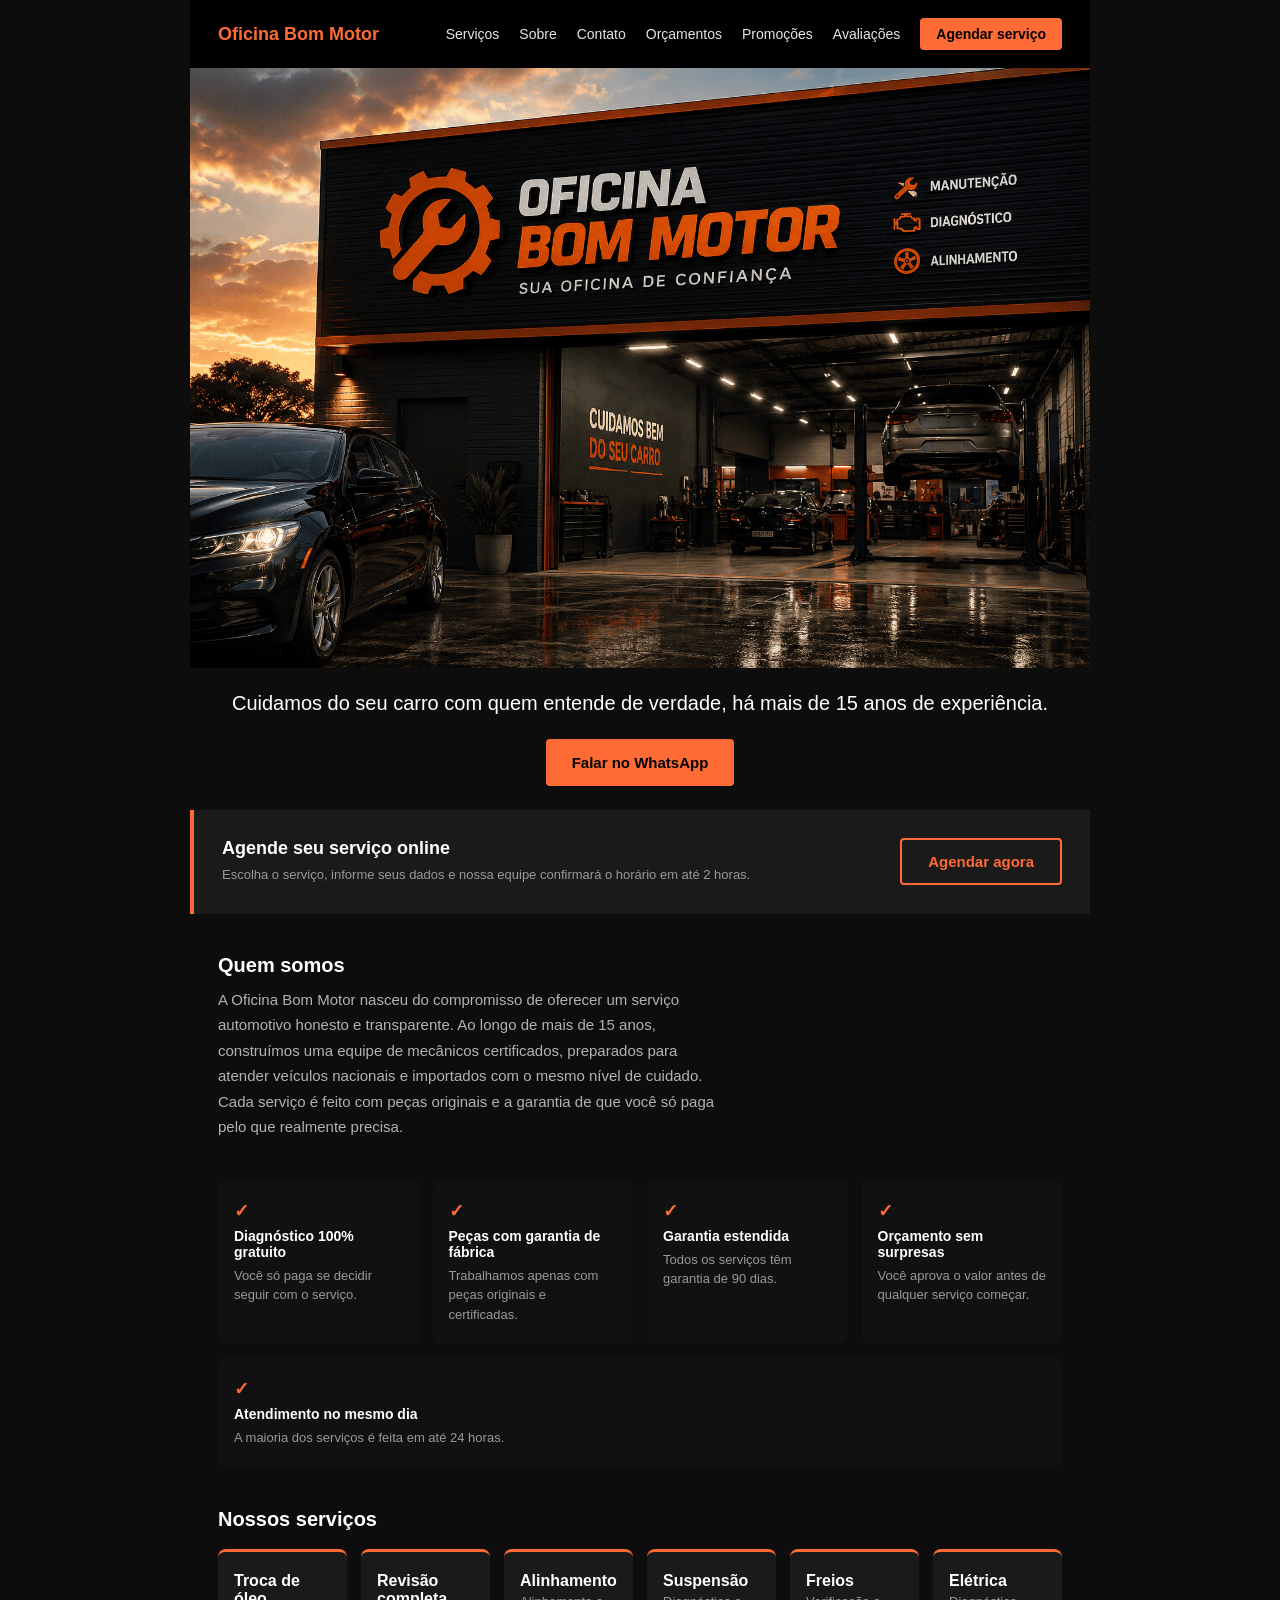
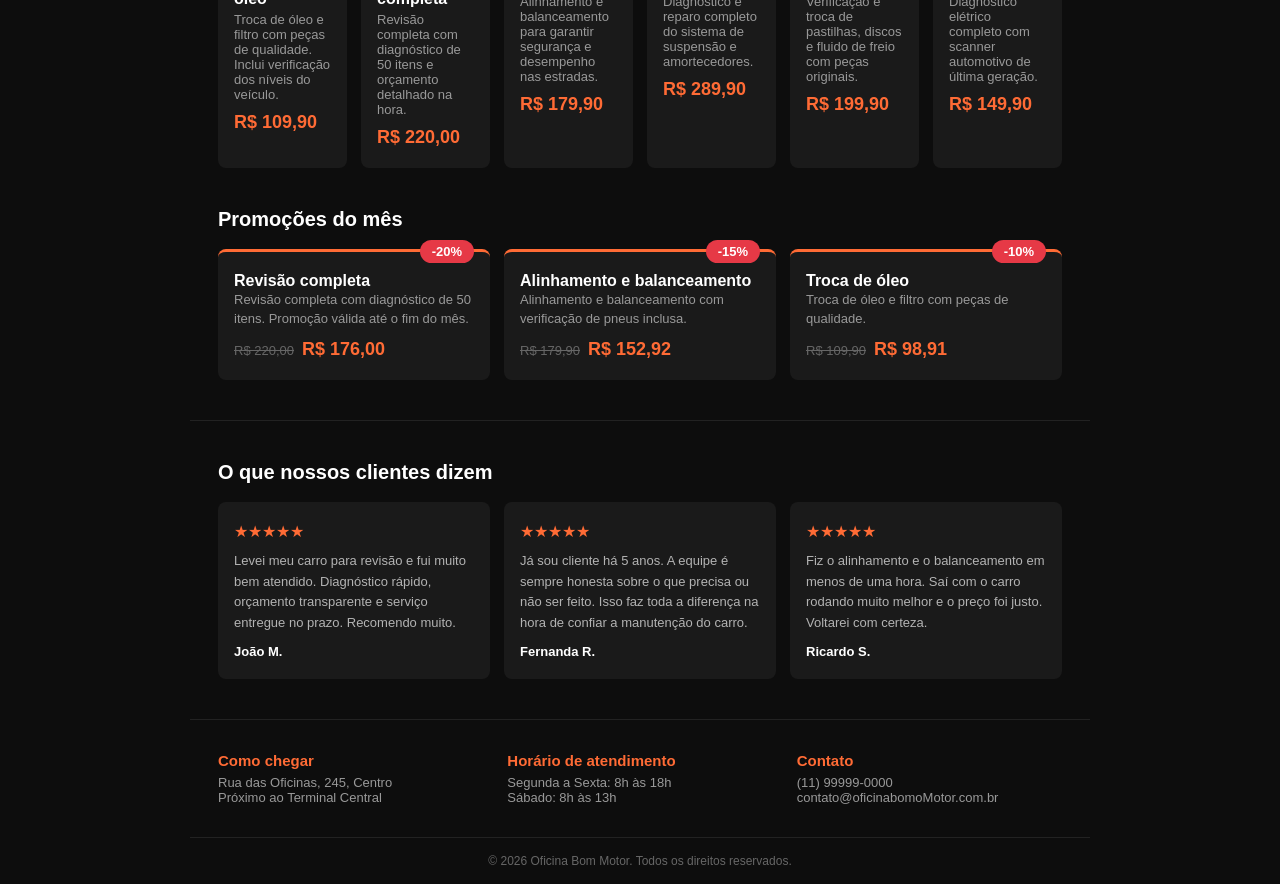
==== commit d14c98b6: "resolve conflito no banner" ====
--- a/index.html
+++ b/index.html
@@ -43,28 +43,33 @@
   <p class="descricao-sobre">A Oficina Bom Motor nasceu do compromisso de oferecer um serviço automotivo honesto e transparente. Ao longo de mais de 15 anos, construímos uma equipe de mecânicos certificados, preparados para atender veículos nacionais e importados com o mesmo nível de cuidado. Cada serviço é feito com peças originais e a garantia de que você só paga pelo que realmente precisa.</p>
 </div>
 
-    <div class="diferenciais">
-      <div class="diferencial">
-        <p class="icone-diferencial">✓</p>
-        <p class="nome-diferencial">Diagnóstico gratuito</p>
-        <p class="descricao-diferencial">Identificamos o problema antes de qualquer cobrança.</p>
-      </div>
-      <div class="diferencial">
-        <p class="icone-diferencial">✓</p>
-        <p class="nome-diferencial">Peças originais</p>
-        <p class="descricao-diferencial">Trabalhamos apenas com peças certificadas pelos fabricantes.</p>
-      </div>
-      <div class="diferencial">
-        <p class="icone-diferencial">✓</p>
-        <p class="nome-diferencial">Garantia no serviço</p>
-        <p class="descricao-diferencial">Todos os serviços têm garantia de 90 dias.</p>
-      </div>
-      <div class="diferencial">
-        <p class="icone-diferencial">✓</p>
-        <p class="nome-diferencial">Orçamento na hora</p>
-        <p class="descricao-diferencial">Você aprova o valor antes de qualquer serviço começar.</p>
-      </div>
-    </div>
+   <div class="diferenciais">
+  <div class="diferencial">
+    <p class="icone-diferencial">✓</p>
+    <p class="nome-diferencial">Diagnóstico 100% gratuito</p>
+    <p class="descricao-diferencial">Você só paga se decidir seguir com o serviço.</p>
+  </div>
+  <div class="diferencial">
+    <p class="icone-diferencial">✓</p>
+    <p class="nome-diferencial">Peças com garantia de fábrica</p>
+    <p class="descricao-diferencial">Trabalhamos apenas com peças originais e certificadas.</p>
+  </div>
+  <div class="diferencial">
+    <p class="icone-diferencial">✓</p>
+    <p class="nome-diferencial">Garantia estendida</p>
+    <p class="descricao-diferencial">Todos os serviços têm garantia de 90 dias.</p>
+  </div>
+  <div class="diferencial">
+    <p class="icone-diferencial">✓</p>
+    <p class="nome-diferencial">Orçamento sem surpresas</p>
+    <p class="descricao-diferencial">Você aprova o valor antes de qualquer serviço começar.</p>
+  </div>
+  <div class="diferencial">
+    <p class="icone-diferencial">✓</p>
+    <p class="nome-diferencial">Atendimento no mesmo dia</p>
+    <p class="descricao-diferencial">A maioria dos serviços é feita em até 24 horas.</p>
+  </div>
+</div>
 
     <div class="servicos">
       <h3 class="titulo-servicos">Nossos serviços</h3>
@@ -198,4 +203,4 @@
 
   </div>
 </body>
-</html>+</html>
